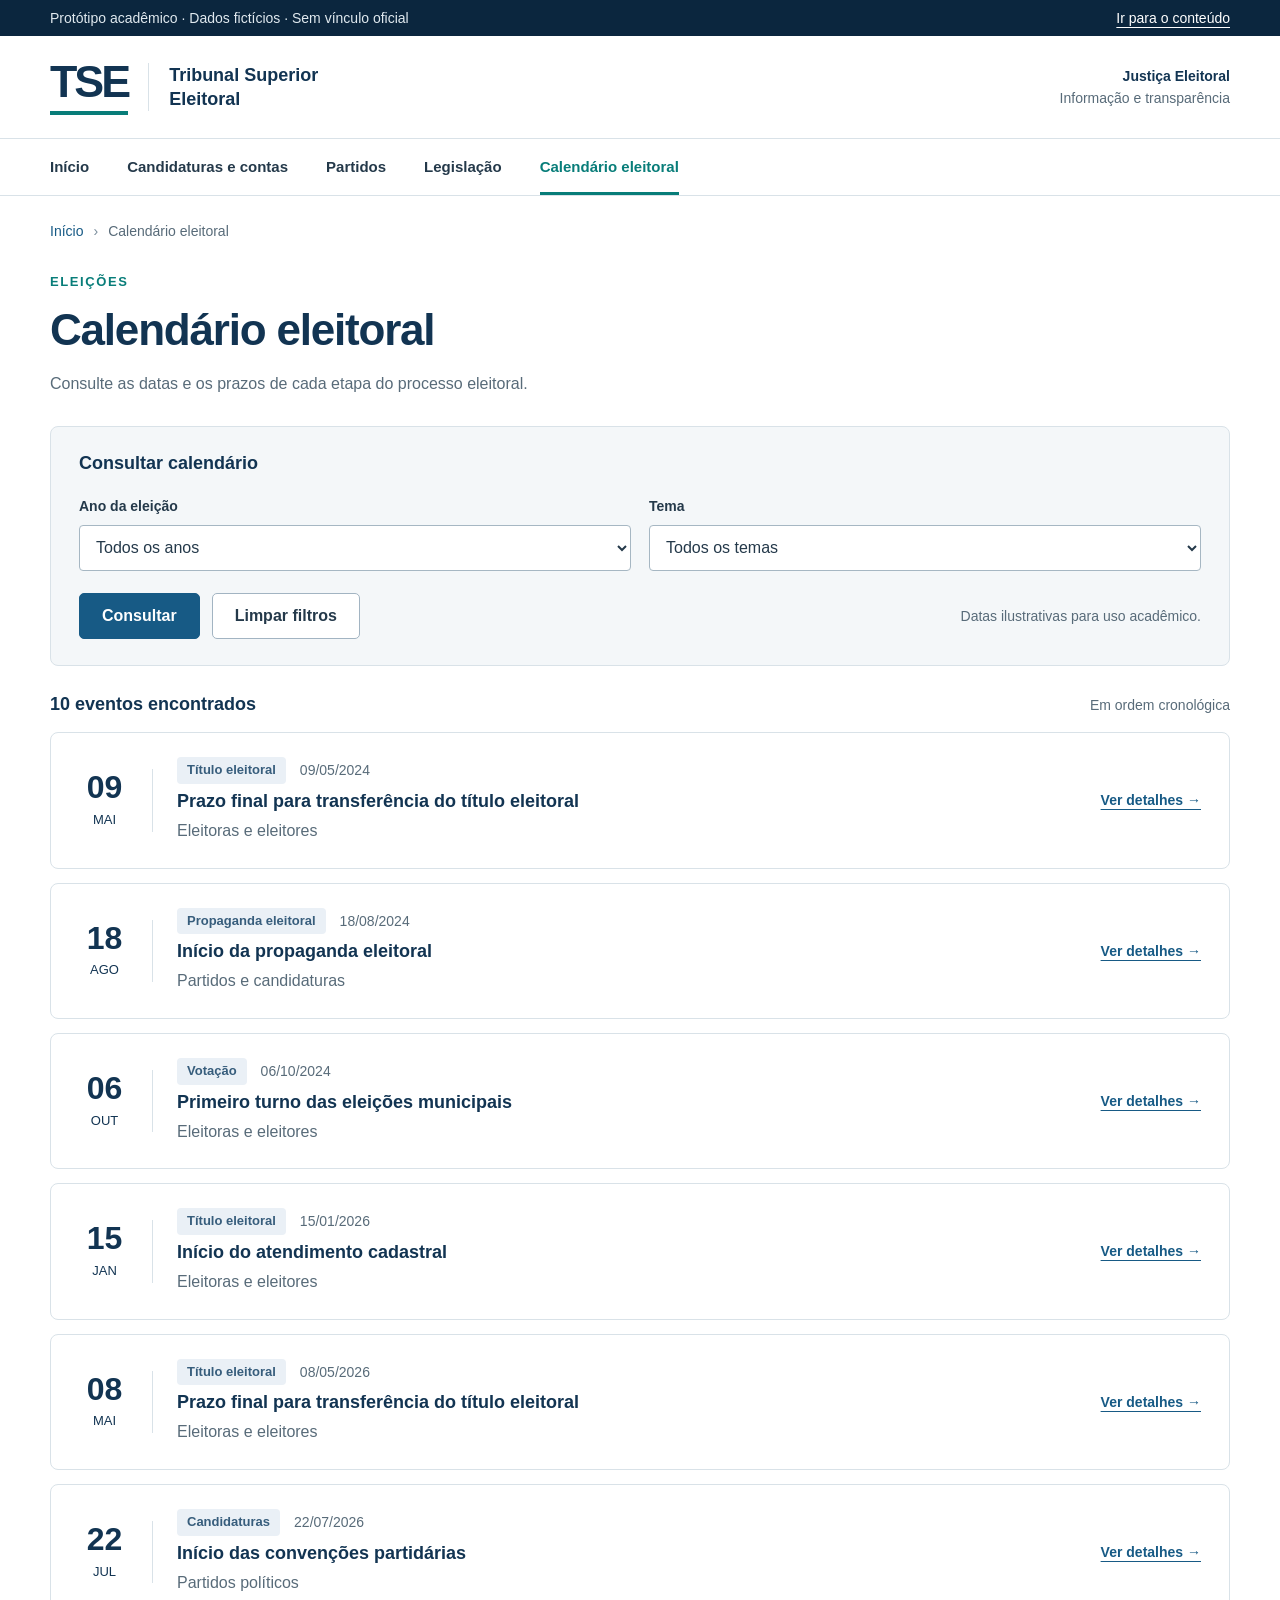
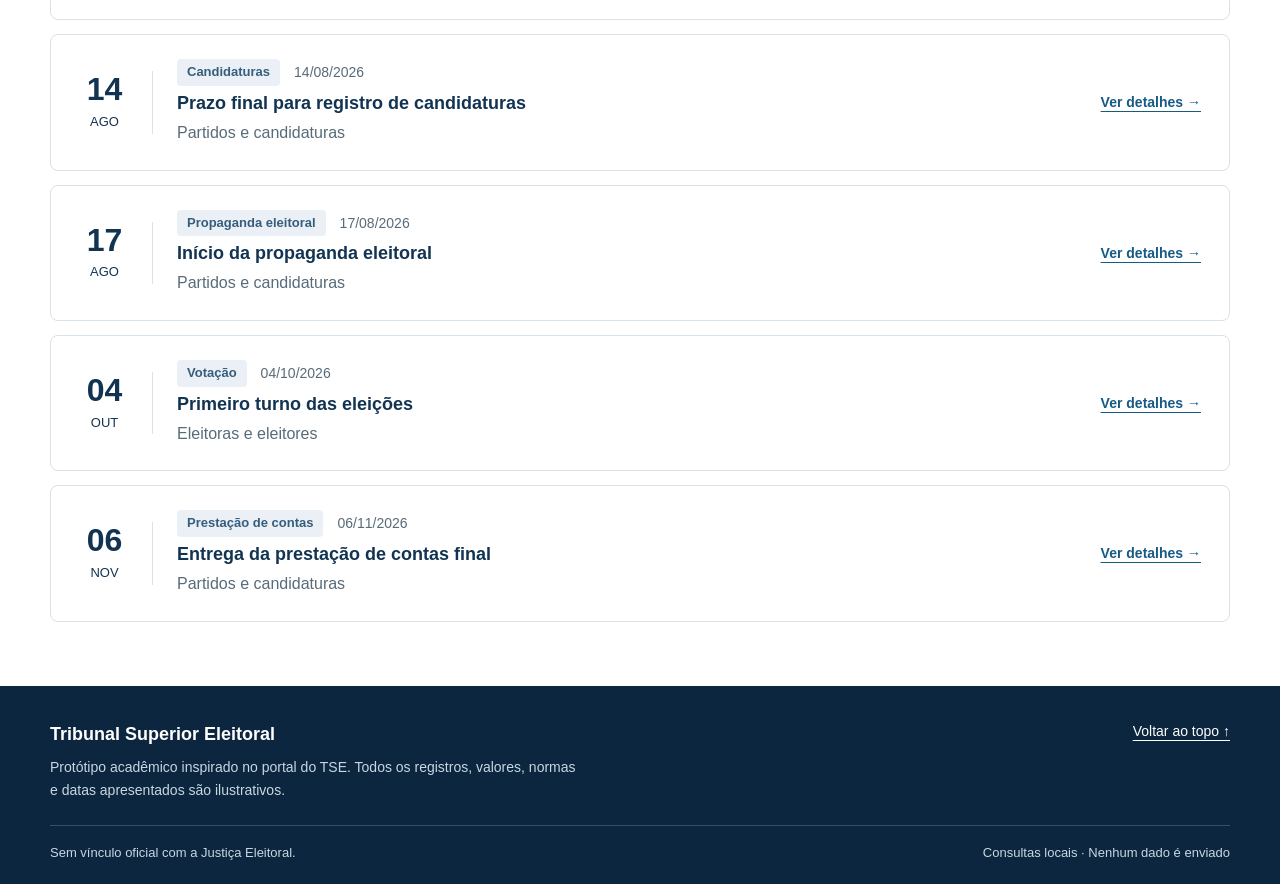
==== calendario.html @ 820faa35 "Criação do site baseado no TSE para atividade do IFSPCJO" ====
<!doctype html>
<html lang="pt-BR">
<head>
  <meta charset="utf-8">
  <meta name="viewport" content="width=device-width, initial-scale=1">
  <meta name="description" content="Calendário eleitoral ilustrativo com consultas por ano e tema.">
  <title>Calendário eleitoral</title>
  <link rel="stylesheet" href="assets/estilos.css">
  <script src="assets/dados.js" defer></script>
  <script src="assets/consultas.js" defer></script>
  <script src="assets/comum.js" defer></script>
  <script src="assets/paginas.js" defer></script>
</head>
<body data-page="calendario">
  <div id="site-header"></div>
  <main id="conteudo" class="container" tabindex="-1">
    <nav class="breadcrumb" aria-label="Você está em"><a href="index.html">Início</a><span aria-hidden="true">›</span><span>Calendário eleitoral</span></nav>
    <header class="page-heading"><p class="eyebrow">Eleições</p><h1>Calendário eleitoral</h1><p>Consulte as datas e os prazos de cada etapa do processo eleitoral.</p></header>
    <p id="route-notice" class="notice" role="status" hidden></p>
    <section id="list-view" aria-label="Consulta de datas eleitorais">
      <form id="filters" class="filter-panel">
        <h2>Consultar calendário</h2>
        <div class="fields two">
          <div class="field"><label for="ano">Ano da eleição</label><select id="ano" name="ano"><option value="">Todos os anos</option><option>2026</option><option>2024</option></select></div>
          <div class="field"><label for="tema">Tema</label><select id="tema" name="tema"><option value="">Todos os temas</option><option>Título eleitoral</option><option>Candidaturas</option><option>Propaganda eleitoral</option><option>Votação</option><option>Prestação de contas</option></select></div>
        </div>
        <div class="form-actions"><button class="button" type="submit">Consultar</button><button class="button button-secondary" type="reset">Limpar filtros</button><p class="form-help">Datas ilustrativas para uso acadêmico.</p></div>
      </form>
      <div class="results-bar"><h2 id="result-count" role="status" aria-live="polite"></h2><p>Em ordem cronológica</p></div>
      <div id="results" class="record-list"></div>
    </section>
    <section id="detail-view" aria-label="Detalhes da data eleitoral" hidden></section>
    <noscript><a href="index.html">Voltar ao início</a>.</p></noscript>
  </main>
  <div id="site-footer"></div>
</body>
</html>
---- assets/estilos.css ----
@charset "UTF-8";
:root {
  --navy: #123452;
  --deep: #0b263e;
  --blue: #175a85;
  --teal: #087d79;
  --ink: #24394a;
  --muted: #586b79;
  --line: #d9e2e8;
  --paper: #f4f7f9;
  --white: #fff;
  --gold: #f0c45c;
  --radius: 8px;
}
* {
  box-sizing: border-box;
}
body {
  margin: 0;
  color: var(--ink);
  background: var(--white);
  font:
    1rem/1.6 "Segoe UI",
    Arial,
    sans-serif;
}
a {
  color: var(--blue);
  text-underline-offset: 4px;
}
button,
input,
select {
  font: inherit;
}
button,
a,
input,
select {
  -webkit-tap-highlight-color: transparent;
}
button {
  cursor: pointer;
}
button:disabled {
  cursor: default;
}
:focus-visible {
  outline: 3px solid #b45d00;
  outline-offset: 4px;
}
[hidden] {
  display: none !important;
}
h1,
h2,
h3,
p {
  margin-top: 0;
}
h1,
h2,
h3 {
  color: var(--navy);
  line-height: 1.22;
}
h1 {
  font-size: clamp(2rem, 4vw, 2.75rem);
  font-weight: 650;
  letter-spacing: -1.2px;
  margin-bottom: 14px;
}
h2 {
  font-size: 1.5rem;
  font-weight: 650;
}
h3 {
  font-size: 1.125rem;
}
.container {
  width: min(1180px, calc(100% - 64px));
  margin-inline: auto;
}
.skip-link {
  position: absolute;
  left: 20px;
  top: -100px;
  z-index: 10;
  background: white;
  padding: 12px 20px;
}
.skip-link:focus {
  top: 12px;
}
.utility {
  background: var(--deep);
  color: #e0e9ef;
  font-size: 0.875rem;
}
.utility .container {
  min-height: 36px;
  display: flex;
  align-items: center;
  justify-content: space-between;
  gap: 16px;
}
.utility a {
  color: white;
}
.brand-row {
  min-height: 102px;
  display: flex;
  align-items: center;
  justify-content: space-between;
  gap: 24px;
}
.brand {
  display: flex;
  align-items: center;
  gap: 20px;
  color: var(--navy);
  text-decoration: none;
}
.brand-mark {
  font-size: 2.8rem;
  font-weight: 800;
  letter-spacing: -3px;
  line-height: 1;
  border-bottom: 4px solid var(--teal);
  padding-bottom: 7px;
}
.brand-name {
  border-left: 1px solid var(--line);
  padding-left: 20px;
  font-size: 1.125rem;
  font-weight: 600;
  line-height: 1.35;
}
.brand-note {
  color: var(--muted);
  font-size: 0.875rem;
  text-align: right;
}
.brand-note strong {
  display: block;
  color: var(--navy);
  font-weight: 600;
}
.site-nav {
  border-top: 1px solid var(--line);
  border-bottom: 1px solid var(--line);
}
.nav-links {
  display: flex;
  gap: 38px;
}
.nav-links a {
  display: block;
  text-decoration: none;
  color: var(--ink);
  padding: 16px 0 13px;
  border-bottom: 3px solid transparent;
  font-size: 0.9375rem;
  font-weight: 600;
}
.nav-links a:hover,
.nav-links a[aria-current] {
  color: var(--teal);
  border-bottom-color: var(--teal);
}
.menu-toggle {
  display: none;
}
.breadcrumb {
  display: flex;
  flex-wrap: wrap;
  gap: 10px;
  padding-block: 24px;
  font-size: 0.875rem;
  color: var(--muted);
}
.breadcrumb a {
  text-decoration: none;
}
.breadcrumb span[aria-hidden] {
  color: #7a8d9c;
}
.page-heading {
  margin: 6px 0 30px;
  max-width: 850px;
}
.eyebrow {
  font-size: 0.8125rem;
  letter-spacing: 1.6px;
  font-weight: 700;
  text-transform: uppercase;
  color: var(--teal);
  margin-bottom: 10px;
}
.page-heading p:last-child {
  color: var(--muted);
  margin-bottom: 0;
}
main {
  min-height: 55vh;
  padding-bottom: 64px;
}
.hero {
  margin-top: 32px;
  background: var(--navy);
  color: white;
  display: grid;
  grid-template-columns: 1.55fr 1fr;
  border-radius: var(--radius);
  overflow: hidden;
}
.hero-copy {
  padding: 44px 48px;
}
.hero .eyebrow {
  color: #9be0d2;
}
.hero h1 {
  color: white;
  font-size: clamp(2.25rem, 4vw, 3.25rem);
  max-width: 620px;
  margin: 16px 0 20px;
  letter-spacing: -1.7px;
}
.hero-copy > p:not(.eyebrow) {
  color: #dbe6ee;
  max-width: 520px;
  margin-bottom: 26px;
}
.hero-aside {
  background: #0d2d47;
  padding: 36px;
  border-left: 1px solid #355269;
  display: flex;
  flex-direction: column;
  justify-content: center;
}
.hero-aside .eyebrow {
  color: #b6ccdc;
}
.hero-aside a {
  color: white;
  text-decoration: none;
  padding: 17px 0;
  border-bottom: 1px solid #355269;
  display: flex;
  align-items: center;
  justify-content: space-between;
  gap: 16px;
}
.hero-aside a:last-child {
  border: 0;
}
.hero-aside a:hover {
  color: #9be0d2;
}
.hero-aside a span {
  font-size: 1.375rem;
}
.button {
  display: inline-flex;
  align-items: center;
  justify-content: center;
  gap: 12px;
  padding: 11px 22px;
  border-radius: 5px;
  background: var(--blue);
  border: 1px solid var(--blue);
  color: white;
  text-decoration: none;
  font-weight: 600;
  min-height: 46px;
  line-height: 1.35;
}
.button:hover {
  background: var(--navy);
  border-color: var(--navy);
}
.button-light {
  background: white;
  color: var(--navy);
  border-color: white;
}
.button-light:hover {
  background: #e1eef4;
  color: var(--navy);
  border-color: #e1eef4;
}
.button-secondary {
  background: white;
  border-color: #a2b4c2;
  color: var(--ink);
}
.button-secondary:hover {
  background: var(--paper);
  color: var(--navy);
  border-color: var(--blue);
}
.section-heading {
  display: flex;
  align-items: baseline;
  justify-content: space-between;
  gap: 20px;
  margin: 40px 0 20px;
}
.section-heading h2 {
  margin: 0;
}
.section-heading p {
  margin: 0;
  color: var(--muted);
  font-size: 0.875rem;
}
.service-grid {
  display: grid;
  grid-template-columns: repeat(4, 1fr);
  gap: 18px;
}
.service-card {
  padding: 25px 22px 22px;
  border: 1px solid var(--line);
  border-radius: var(--radius);
  text-decoration: none;
  color: var(--ink);
  display: flex;
  flex-direction: column;
  transition:
    border-color 0.15s,
    background 0.15s;
}
.service-card:hover {
  background: var(--paper);
  border-color: var(--teal);
}
.service-card .card-icon {
  display: grid;
  place-items: center;
  width: 44px;
  height: 44px;
  background: #e8f4f1;
  color: var(--teal);
  border-radius: 7px;
  margin-bottom: 22px;
}
.card-icon svg {
  width: 25px;
  height: 25px;
  fill: none;
  stroke: currentColor;
  stroke-width: 1.6;
  stroke-linecap: round;
  stroke-linejoin: round;
}
.service-card h3 {
  margin-bottom: 10px;
}
.service-card p {
  color: var(--muted);
  font-size: 0.9375rem;
  flex: 1;
}
.card-action {
  color: var(--blue);
  font-size: 0.875rem;
  font-weight: 650;
  display: flex;
  justify-content: space-between;
  align-items: center;
}
.info-band {
  background: var(--paper);
  border-left: 4px solid var(--teal);
  border-radius: 0 6px 6px 0;
  padding: 24px 28px;
  margin-top: 32px;
  display: flex;
  align-items: center;
  justify-content: space-between;
  gap: 30px;
}
.info-band h2 {
  font-size: 1.125rem;
  margin-bottom: 5px;
}
.info-band p {
  margin: 0;
  color: var(--muted);
  font-size: 0.9375rem;
}
.info-band a {
  white-space: nowrap;
  font-weight: 600;
}
.filter-panel {
  background: var(--paper);
  border: 1px solid var(--line);
  border-radius: var(--radius);
  padding: 26px 28px;
  margin-bottom: 28px;
}
.filter-panel h2 {
  font-size: 1.125rem;
  margin-bottom: 20px;
}
.fields {
  display: grid;
  grid-template-columns: repeat(4, minmax(0, 1fr));
  gap: 18px;
  align-items: end;
}
.fields.two {
  grid-template-columns: repeat(2, minmax(0, 1fr));
}
.fields.legislation {
  grid-template-columns: 2fr 1fr 1fr;
}
.field {
  display: flex;
  flex-direction: column;
  gap: 7px;
}
label {
  font-size: 0.875rem;
  font-weight: 600;
  color: var(--ink);
}
input,
select {
  background: white;
  color: var(--ink);
  border: 1px solid #a6b7c3;
  border-radius: 4px;
  width: 100%;
  min-height: 46px;
  padding: 9px 12px;
}
input::placeholder {
  color: #697c8b;
}
.form-actions {
  display: flex;
  flex-wrap: wrap;
  align-items: center;
  gap: 12px;
  margin-top: 22px;
}
.form-help {
  font-size: 0.875rem;
  color: var(--muted);
  margin: 0 0 0 auto;
}
.results-bar {
  display: flex;
  align-items: center;
  justify-content: space-between;
  gap: 20px;
  margin: 0 0 16px;
}
.results-bar h2 {
  font-size: 1.125rem;
  margin: 0;
}
.results-bar p {
  margin: 0;
  color: var(--muted);
  font-size: 0.875rem;
}
.sort-field {
  display: flex;
  align-items: center;
  gap: 12px;
}
.sort-field label {
  white-space: nowrap;
}
.sort-field select {
  width: auto;
}
.table-wrap {
  overflow-x: auto;
  border: 1px solid var(--line);
  border-radius: var(--radius);
}
table {
  border-collapse: collapse;
  width: 100%;
  text-align: left;
  font-size: 0.9375rem;
}
caption {
  text-align: left;
  font-weight: 600;
  padding: 16px 20px;
  color: var(--navy);
  background: var(--paper);
}
th {
  color: var(--muted);
  font-weight: 600;
  background: var(--paper);
  font-size: 0.8125rem;
  letter-spacing: 0.25px;
}
td,
th {
  padding: 17px 20px;
  border-bottom: 1px solid var(--line);
  vertical-align: middle;
}
tbody tr:last-child td {
  border-bottom: 0;
}
tbody tr:hover {
  background: #f8fafb;
}
td a {
  font-weight: 600;
}
.subtext {
  display: block;
  font-size: 0.8125rem;
  color: var(--muted);
  margin-top: 3px;
  font-weight: 400;
}
.money {
  text-align: right;
  white-space: nowrap;
  font-variant-numeric: tabular-nums;
}
.badge {
  display: inline-block;
  padding: 3px 10px;
  border-radius: 4px;
  font-size: 0.8125rem;
  color: #166056;
  background: #e8f4ed;
  font-weight: 600;
  white-space: nowrap;
}
.badge.neutral {
  background: #eaf0f6;
  color: #375d7c;
}
.badge.pending {
  color: #775817;
  background: #fcf2d8;
}
.empty {
  text-align: center;
  padding: 52px 24px;
  border: 1px dashed #a6b7c3;
  border-radius: var(--radius);
  background: var(--paper);
}
.empty h3 {
  margin-bottom: 8px;
}
.empty p {
  margin: 0;
  color: var(--muted);
}
.notice {
  padding: 14px 18px;
  background: #fff8e5;
  border-left: 3px solid #c99826;
  font-size: 0.875rem;
  margin-bottom: 22px;
}
.back-link {
  display: inline-block;
  margin: 0 0 24px;
  font-weight: 600;
  text-decoration: none;
}
.detail-card {
  border: 1px solid var(--line);
  border-radius: var(--radius);
  overflow: hidden;
}
.detail-header {
  background: var(--paper);
  padding: 28px 32px;
  display: flex;
  align-items: center;
  gap: 24px;
}
.initials {
  width: 70px;
  height: 70px;
  flex-shrink: 0;
  display: grid;
  place-items: center;
  background: #dce9ef;
  border-radius: 50%;
  color: var(--navy);
  font-size: 1.5rem;
  font-weight: 700;
}
.detail-header h2 {
  font-size: 1.75rem;
  margin: 0 0 8px;
}
.detail-header p {
  margin: 0;
  color: var(--muted);
}
.detail-header .badge {
  margin-left: auto;
}
.tabs {
  display: flex;
  gap: 25px;
  padding: 0 32px;
  border-bottom: 1px solid var(--line);
}
.tabs a {
  padding: 18px 0 14px;
  border-bottom: 3px solid transparent;
  text-decoration: none;
  font-weight: 600;
  color: var(--muted);
}
.tabs a[aria-current] {
  border-bottom-color: var(--teal);
  color: var(--teal);
}
.detail-body {
  padding: 30px 32px;
}
.detail-body h3 {
  font-size: 1.25rem;
}
.facts {
  display: grid;
  grid-template-columns: repeat(3, minmax(0, 1fr));
  gap: 26px;
  margin: 0;
}
dt {
  font-size: 0.875rem;
  color: var(--muted);
  margin-bottom: 5px;
}
dd {
  margin: 0;
  font-weight: 600;
}
.total {
  background: #edf6f3;
  border-left: 3px solid var(--teal);
  padding: 18px 22px;
  display: flex;
  flex-wrap: wrap;
  align-items: baseline;
  justify-content: space-between;
  gap: 12px;
  margin-top: 20px;
}
.total strong {
  font-size: 1.5rem;
  color: var(--navy);
}
.metric-grid {
  display: grid;
  grid-template-columns: 1fr 1fr;
  gap: 20px;
  margin-bottom: 26px;
}
.metric {
  background: var(--paper);
  padding: 20px 24px;
  border: 1px solid var(--line);
  border-radius: 6px;
}
.metric span {
  color: var(--muted);
  font-size: 0.875rem;
  display: block;
}
.metric strong {
  color: var(--navy);
  font-size: 1.5rem;
}
.expense-filter {
  max-width: 350px;
  margin: 0 0 20px;
}
.record-list {
  display: grid;
  gap: 14px;
}
.record {
  border: 1px solid var(--line);
  border-radius: var(--radius);
  padding: 24px 28px;
}
.record-meta {
  display: flex;
  flex-wrap: wrap;
  align-items: center;
  gap: 14px;
  font-size: 0.875rem;
  color: var(--muted);
  margin-bottom: 12px;
}
.record h3 {
  margin: 0 0 10px;
  font-size: 1.25rem;
}
.record h3 a {
  text-decoration: none;
}
.record h3 a:hover {
  text-decoration: underline;
}
.record p {
  color: var(--muted);
  margin: 0;
}
.calendar-record {
  display: grid;
  grid-template-columns: 74px 1fr auto;
  align-items: center;
  gap: 24px;
}
.date-block {
  border-right: 1px solid var(--line);
  padding-right: 22px;
  text-align: center;
  color: var(--navy);
}
.date-block strong {
  display: block;
  font-size: 2rem;
  line-height: 1.15;
  font-weight: 650;
}
.date-block span {
  font-size: 0.8125rem;
  text-transform: uppercase;
}
.calendar-record .record-meta {
  margin-bottom: 7px;
}
.calendar-record h3 {
  font-size: 1.125rem;
  margin-bottom: 5px;
}
.calendar-record > a {
  font-size: 0.875rem;
  font-weight: 600;
  white-space: nowrap;
}
.document-body {
  max-width: 820px;
}
.document-body > p {
  margin-bottom: 22px;
}
.document-body .facts {
  margin-bottom: 30px;
}
.document-label {
  color: var(--muted);
  font-size: 0.875rem;
  border-top: 1px solid var(--line);
  padding-top: 20px;
  margin-top: 28px;
}
.section-divider {
  border: 0;
  border-top: 1px solid var(--line);
  margin: 30px 0;
}
.site-footer {
  background: var(--deep);
  color: #c8d7e2;
  padding: 34px 0 20px;
}
.footer-top {
  display: flex;
  justify-content: space-between;
  gap: 35px;
  align-items: start;
}
.footer-top strong {
  color: white;
  font-size: 1.125rem;
}
.footer-top p {
  font-size: 0.875rem;
  margin: 8px 0 0;
  max-width: 530px;
}
.footer-top a {
  color: white;
  font-size: 0.875rem;
}
.footer-bottom {
  border-top: 1px solid #355066;
  margin-top: 24px;
  padding-top: 17px;
  font-size: 0.8125rem;
  display: flex;
  justify-content: space-between;
  gap: 20px;
}
.sr-only {
  position: absolute;
  width: 1px;
  height: 1px;
  padding: 0;
  margin: -1px;
  overflow: hidden;
  clip: rect(0, 0, 0, 0);
  white-space: nowrap;
  border: 0;
}
@media (max-width: 1000px) {
  .nav-links {
    gap: 25px;
  }
  .hero-copy {
    padding: 34px;
  }
  .hero-aside {
    padding: 26px;
  }
  .service-grid {
    grid-template-columns: repeat(2, 1fr);
  }
  .fields {
    grid-template-columns: repeat(2, minmax(0, 1fr));
  }
  .fields.legislation {
    grid-template-columns: 2fr 1fr 1fr;
  }
  .facts {
    grid-template-columns: repeat(2, minmax(0, 1fr));
  }
}
@media (max-width: 700px) {
  .container {
    width: calc(100% - 32px);
  }
  .utility .container {
    padding-block: 7px;
    font-size: 0.8125rem;
  }
  .utility a {
    display: none;
  }
  .brand-row {
    min-height: 90px;
    gap: 12px;
  }
  .brand-mark {
    font-size: 2.25rem;
  }
  .brand {
    gap: 12px;
  }
  .brand-name {
    font-size: 0.875rem;
    padding-left: 12px;
  }
  .brand-note {
    display: none;
  }
  .menu-toggle {
    display: block;
    background: var(--paper);
    color: var(--navy);
    border: 1px solid var(--line);
    padding: 8px 12px;
    border-radius: 4px;
    min-height: 44px;
  }
  .nav-links {
    display: none;
    flex-direction: column;
    gap: 0;
    padding: 8px 0;
  }
  .nav-links.is-open {
    display: flex;
  }
  .nav-links a {
    padding: 11px 6px;
  }
  .hero {
    grid-template-columns: 1fr;
    margin-top: 20px;
  }
  .hero-copy {
    padding: 28px 24px;
  }
  .hero-aside {
    padding: 22px 24px;
    border-left: 0;
    border-top: 1px solid #355269;
  }
  .hero h1 {
    font-size: 2.25rem;
  }
  .service-grid {
    gap: 12px;
  }
  .service-card {
    padding: 20px 16px;
  }
  .section-heading {
    flex-direction: column;
    gap: 8px;
  }
  .info-band {
    flex-direction: column;
    align-items: start;
    gap: 16px;
    padding: 22px;
  }
  .filter-panel {
    padding: 22px 20px;
  }
  .fields,
  .fields.two,
  .fields.legislation {
    grid-template-columns: 1fr;
  }
  .form-help {
    flex-basis: 100%;
    margin-left: 0;
  }
  .results-bar {
    flex-direction: column;
    align-items: start;
    gap: 12px;
  }
  .detail-header {
    padding: 24px 20px;
    flex-wrap: wrap;
    gap: 15px;
  }
  .detail-header .badge {
    margin-left: 0;
  }
  .detail-header h2 {
    font-size: 1.5rem;
  }
  .detail-body {
    padding: 24px 20px;
  }
  .tabs {
    padding: 0 20px;
    gap: 18px;
    flex-wrap: wrap;
  }
  .tabs a {
    font-size: 0.9375rem;
  }
  .facts {
    grid-template-columns: 1fr;
    gap: 20px;
  }
  .metric-grid {
    grid-template-columns: 1fr;
    gap: 12px;
  }
  .record {
    padding: 20px;
  }
  .calendar-record {
    grid-template-columns: 58px 1fr;
    gap: 16px;
  }
  .calendar-record > a {
    grid-column: 2;
  }
  .date-block {
    padding-right: 14px;
  }
  .footer-top,
  .footer-bottom {
    flex-direction: column;
    gap: 14px;
  }
  td,
  th {
    padding: 14px 16px;
  }
  main {
    padding-bottom: 40px;
  }
}
@media (max-width: 380px) {
  .service-grid {
    grid-template-columns: 1fr;
  }
  .brand-name {
    font-size: 0.8125rem;
  }
  .brand-mark {
    font-size: 2rem;
  }
}
@media (prefers-reduced-motion: reduce) {
  * {
    transition: none !important;
  }
}
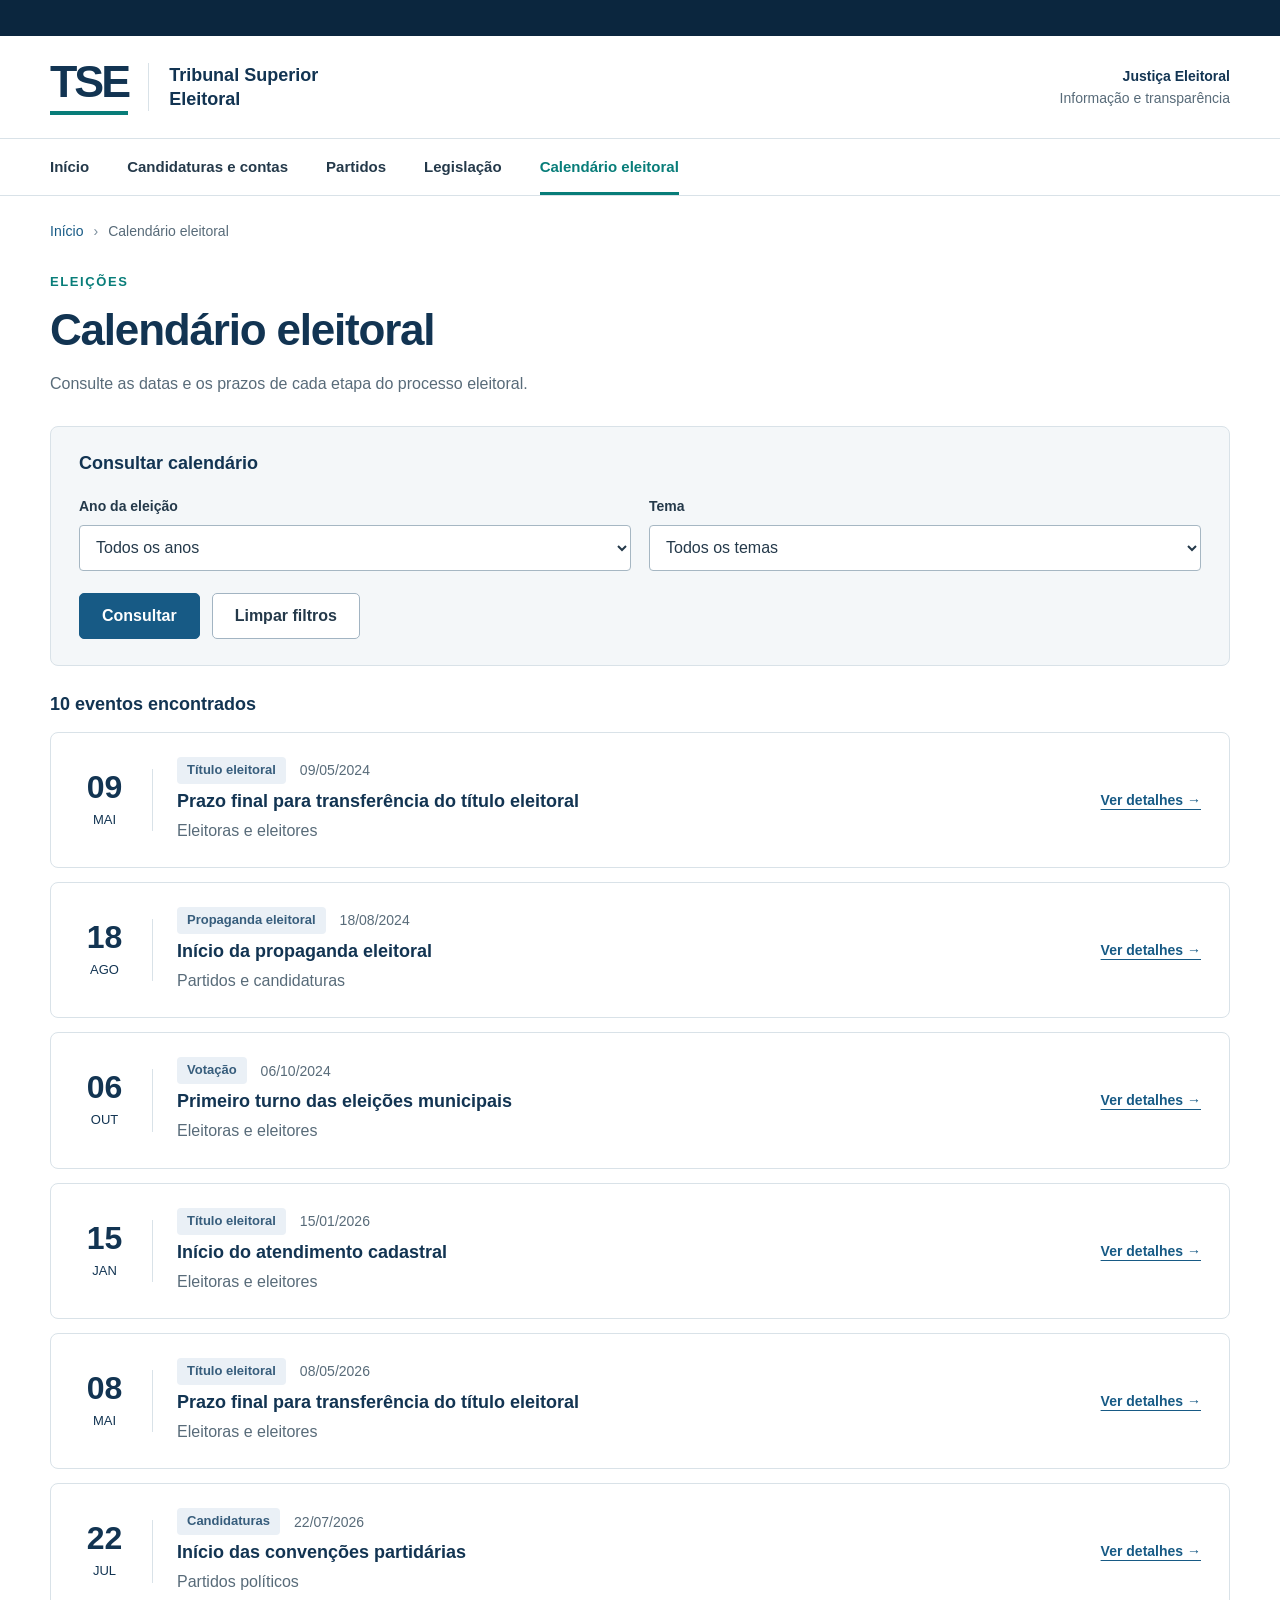
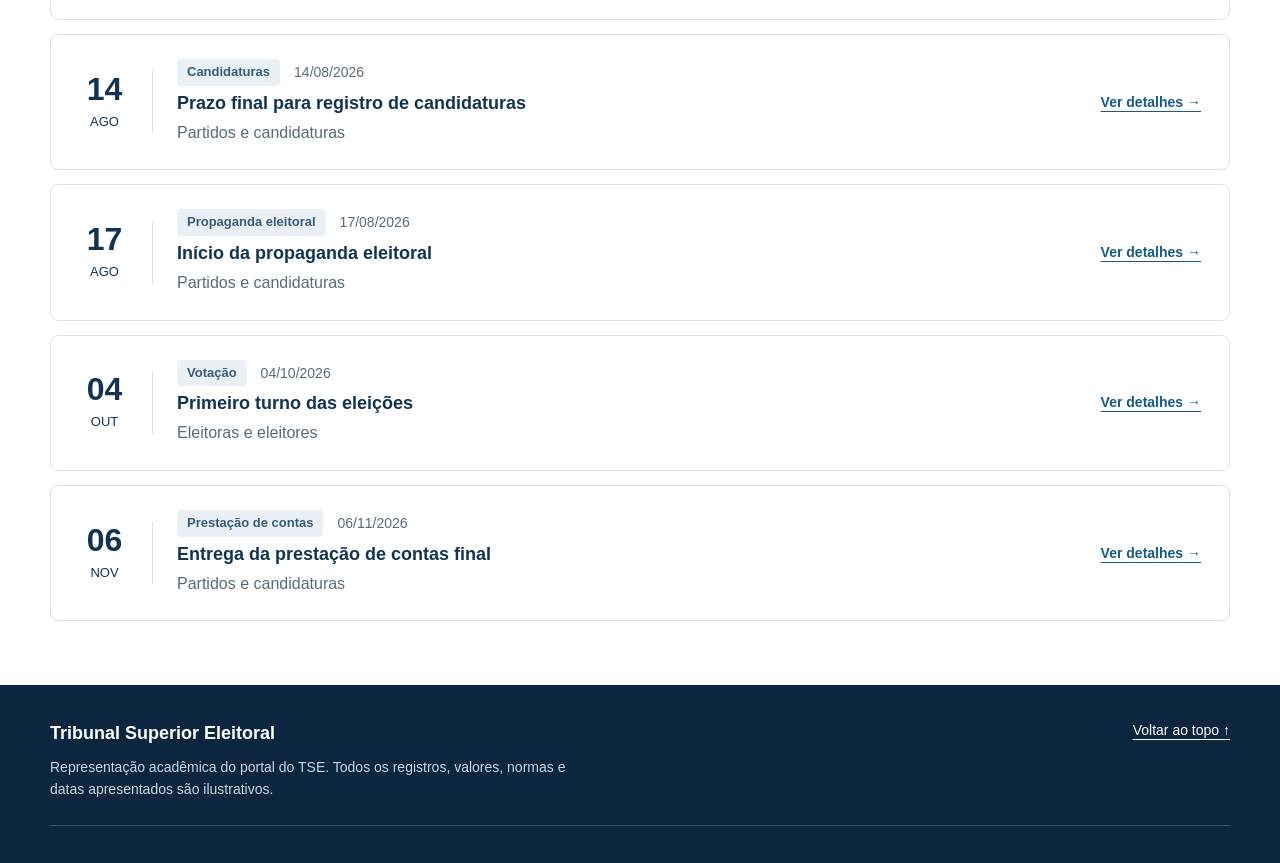
==== commit 5f1014d0: "Ajustes nos textos das interfaces" ====
--- a/calendario.html
+++ b/calendario.html
@@ -24,13 +24,13 @@
           <div class="field"><label for="ano">Ano da eleição</label><select id="ano" name="ano"><option value="">Todos os anos</option><option>2026</option><option>2024</option></select></div>
           <div class="field"><label for="tema">Tema</label><select id="tema" name="tema"><option value="">Todos os temas</option><option>Título eleitoral</option><option>Candidaturas</option><option>Propaganda eleitoral</option><option>Votação</option><option>Prestação de contas</option></select></div>
         </div>
-        <div class="form-actions"><button class="button" type="submit">Consultar</button><button class="button button-secondary" type="reset">Limpar filtros</button><p class="form-help">Datas ilustrativas para uso acadêmico.</p></div>
+        <div class="form-actions"><button class="button" type="submit">Consultar</button><button class="button button-secondary" type="reset">Limpar filtros</button><p class="form-help"></p></div>
       </form>
-      <div class="results-bar"><h2 id="result-count" role="status" aria-live="polite"></h2><p>Em ordem cronológica</p></div>
+      <div class="results-bar"><h2 id="result-count" role="status" aria-live="polite"></h2><p></p></div>
       <div id="results" class="record-list"></div>
     </section>
     <section id="detail-view" aria-label="Detalhes da data eleitoral" hidden></section>
-    <noscript><a href="index.html">Voltar ao início</a>.</p></noscript>
+    <noscript><p class="notice">Ative o JavaScript para pesquisar candidaturas. Protótipo acadêmico com dados fictícios. <a href="index.html">Voltar ao início</a>.</p></noscript>
   </main>
   <div id="site-footer"></div>
 </body>
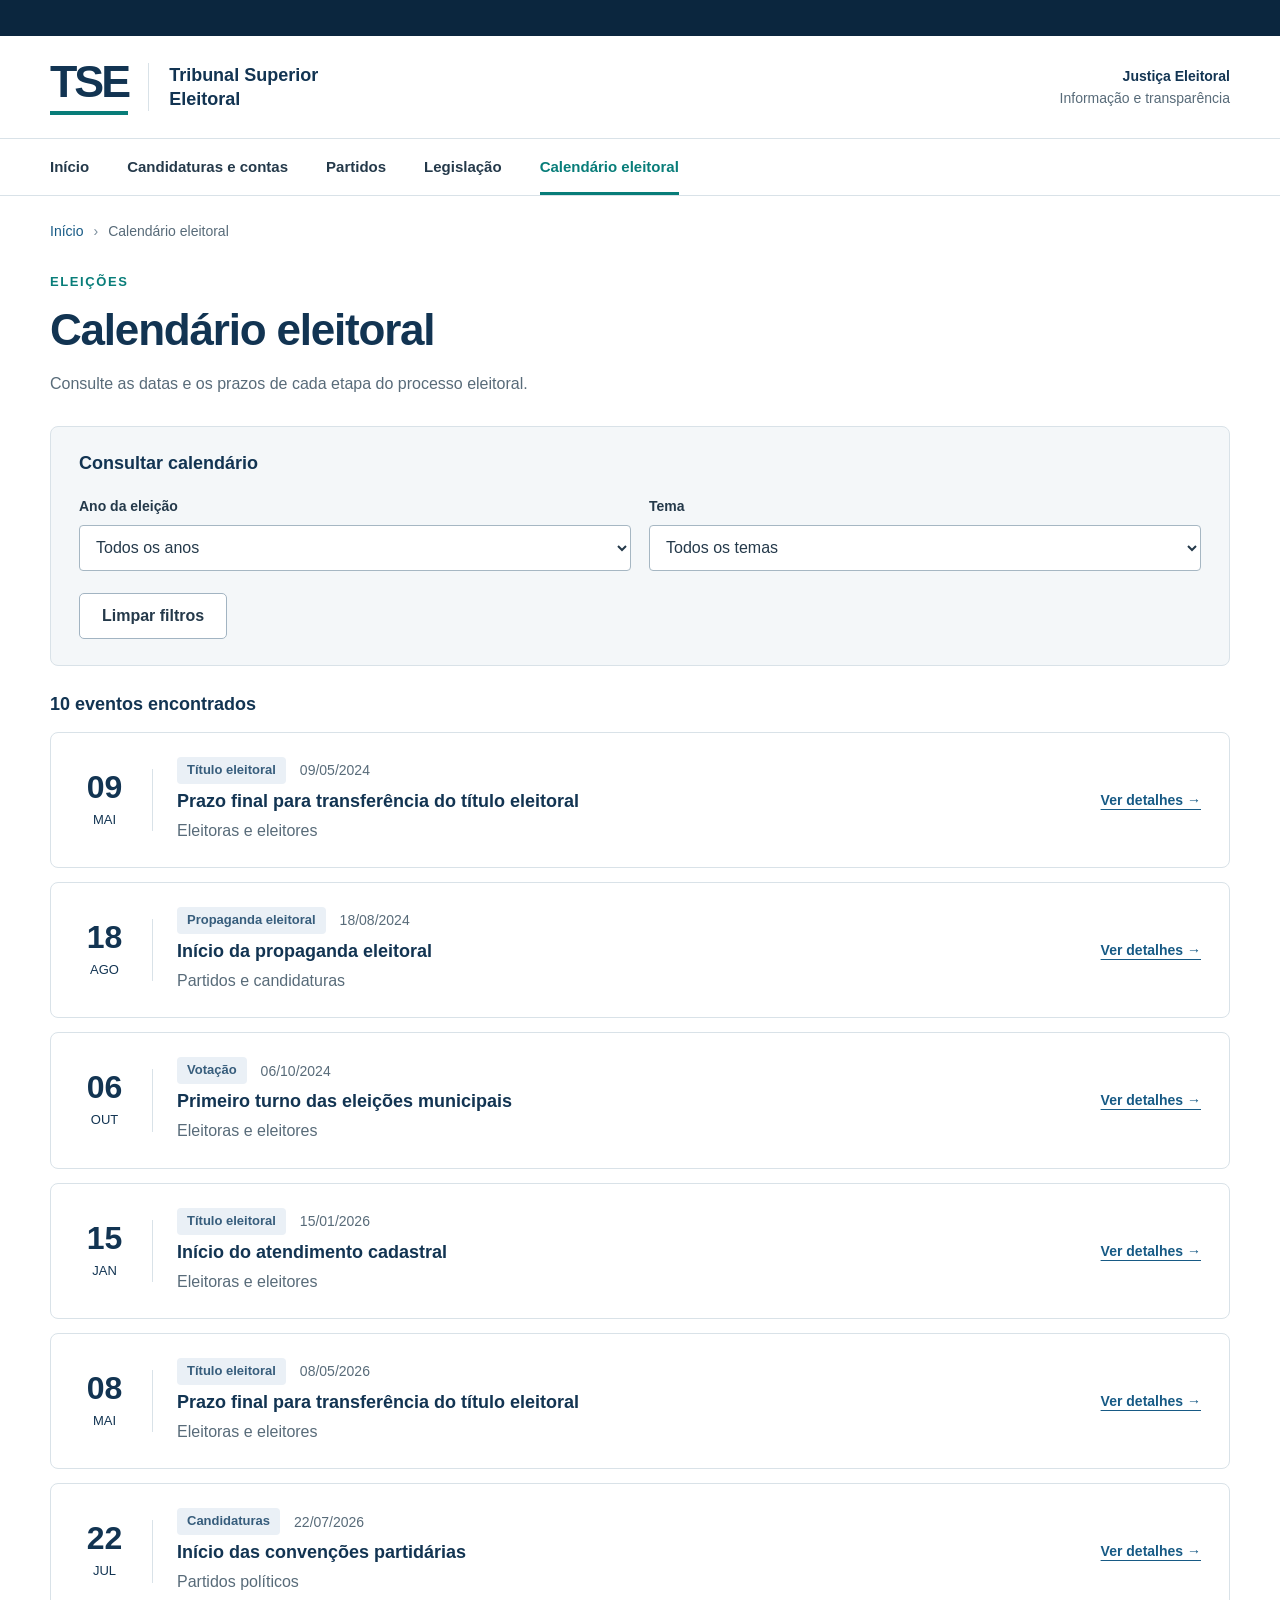
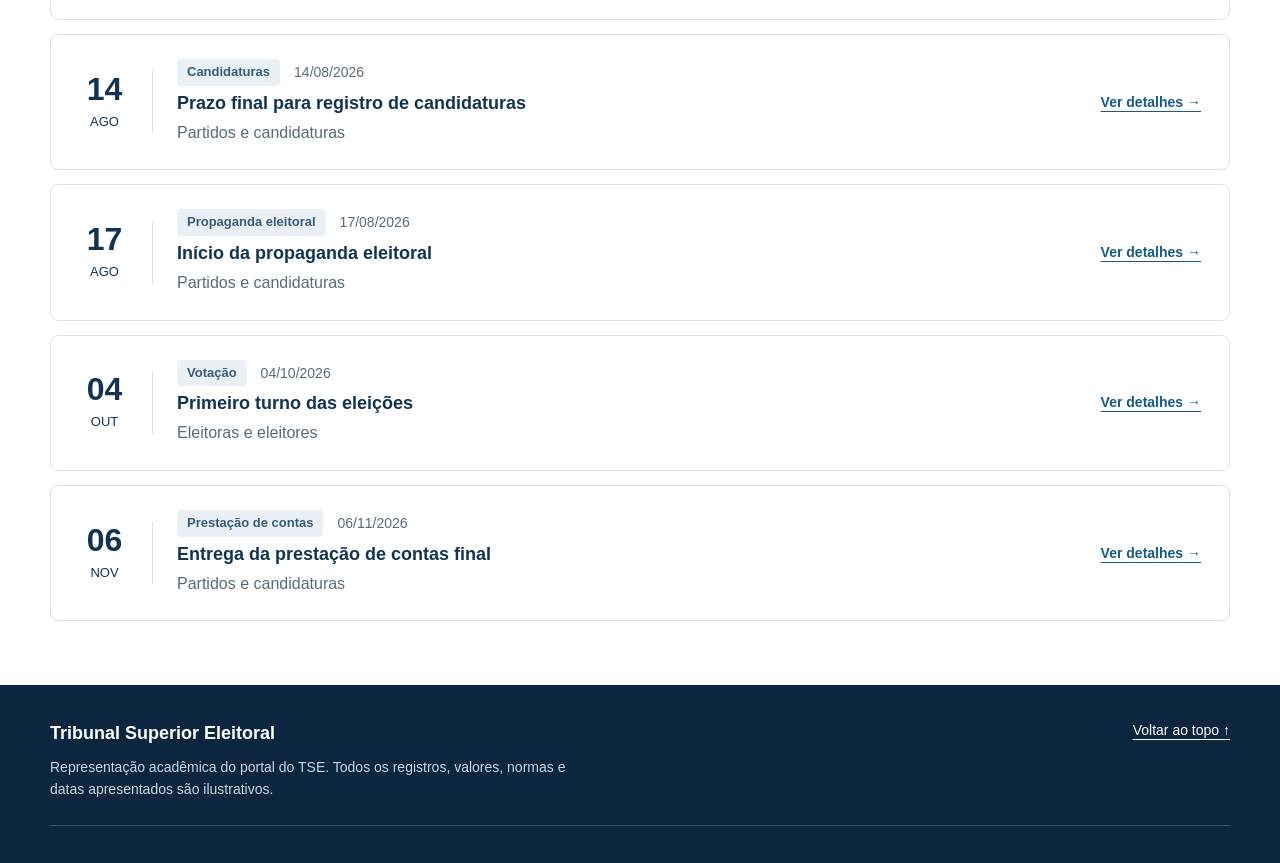
==== commit dace7e97: "Correções aplicadas com base nas revisões" ====
--- a/calendario.html
+++ b/calendario.html
@@ -24,7 +24,7 @@
           <div class="field"><label for="ano">Ano da eleição</label><select id="ano" name="ano"><option value="">Todos os anos</option><option>2026</option><option>2024</option></select></div>
           <div class="field"><label for="tema">Tema</label><select id="tema" name="tema"><option value="">Todos os temas</option><option>Título eleitoral</option><option>Candidaturas</option><option>Propaganda eleitoral</option><option>Votação</option><option>Prestação de contas</option></select></div>
         </div>
-        <div class="form-actions"><button class="button" type="submit">Consultar</button><button class="button button-secondary" type="reset">Limpar filtros</button><p class="form-help"></p></div>
+        <div class="form-actions"><button class="button button-secondary" type="reset">Limpar filtros</button><p class="form-help"></p></div>
       </form>
       <div class="results-bar"><h2 id="result-count" role="status" aria-live="polite"></h2><p></p></div>
       <div id="results" class="record-list"></div>
